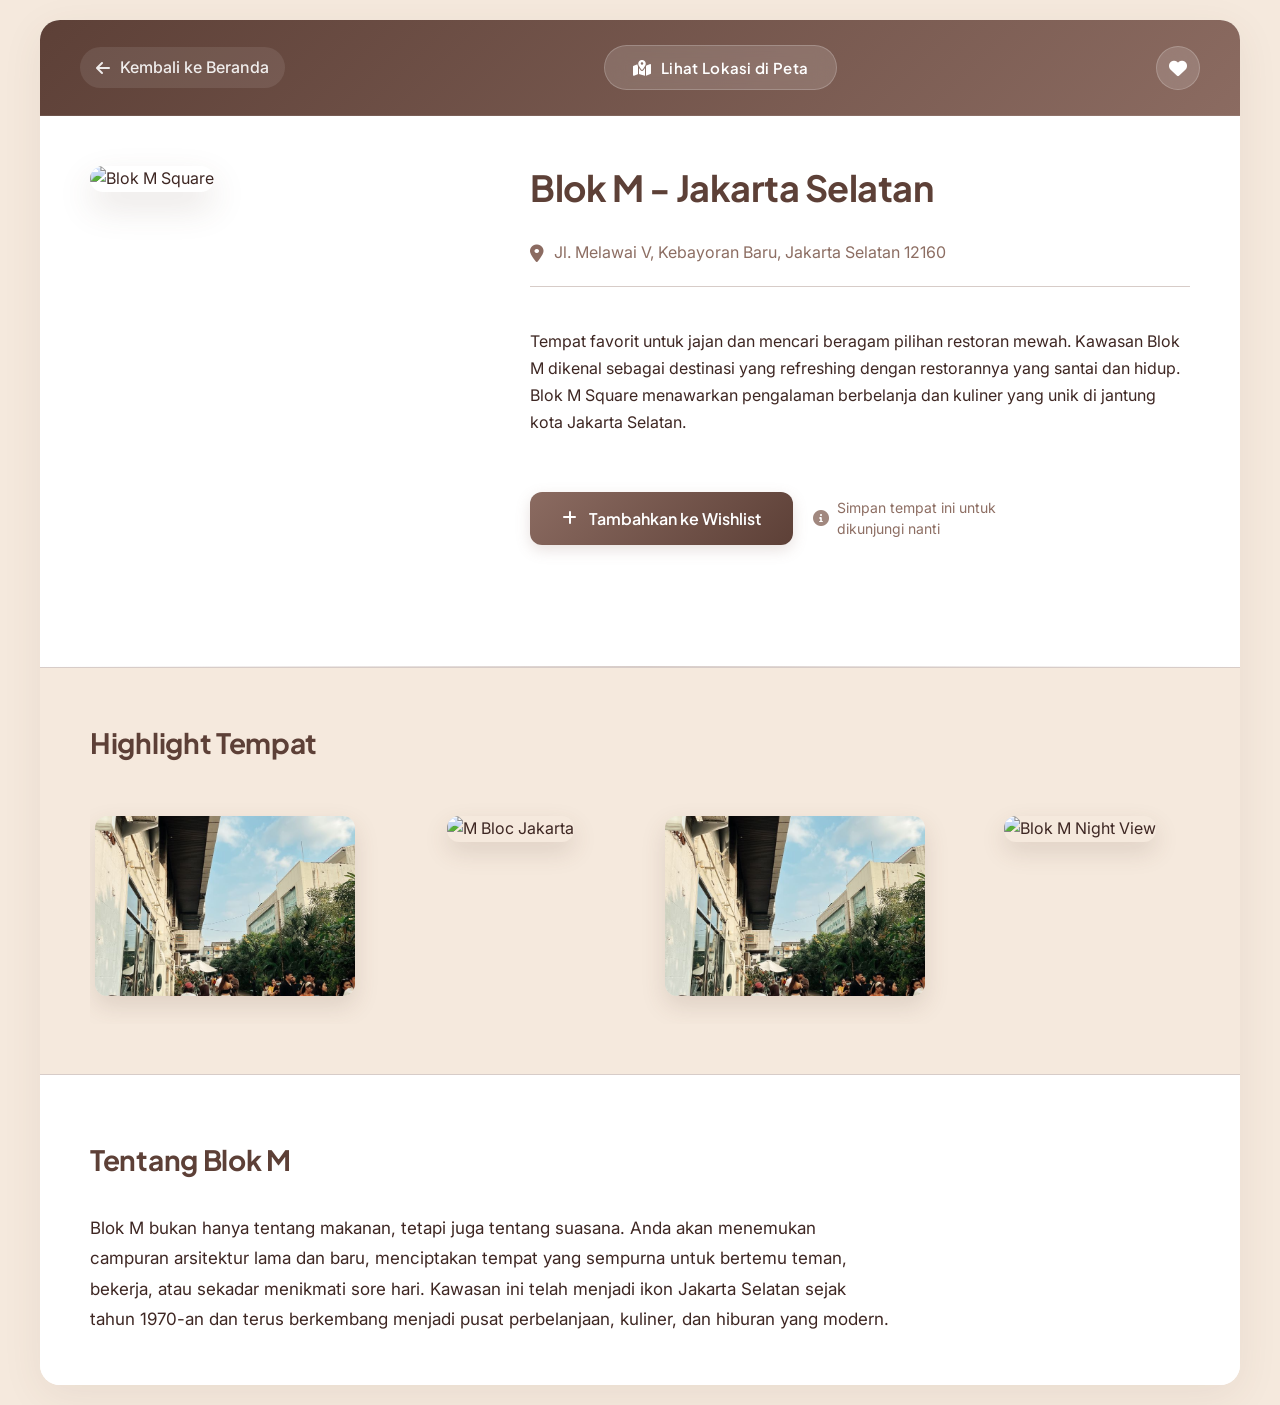
==== blokm.html @ daf585aa "Add files via upload" ====
<!DOCTYPE html>
<html lang="id">
<head>
    <meta charset="UTF-8">
    <meta name="viewport" content="width=device-width, initial-scale=1.0">
    <title>Blok M - Jakarta Selatan</title>
    <link rel="stylesheet" href="https://cdnjs.cloudflare.com/ajax/libs/font-awesome/6.0.0-beta3/css/all.min.css">
    
    <style>
    @import url('https://fonts.googleapis.com/css2?family=Inter:wght@300;400;500;600;700&family=Plus+Jakarta+Sans:wght@300;400;500;600&display=swap');

    :root {
        /* Color Palette - Brown Theme */
        --light-brown: #F5E9DD;
        --medium-brown: #D7CCC8;
        --dark-brown: #8B6B61;
        --deep-brown: #5D4037;
        --accent-brown: #A1887F;
        --text-dark: #3E2723;
        --text-light: #8D6E63;
        --white: #FFFFFF;
        --shadow: rgba(93, 64, 55, 0.08);
    }

    body {
        font-family: 'Inter', sans-serif;
        background-color: var(--light-brown);
        color: var(--text-dark);
        padding: 20px;
        margin: 0;
        line-height: 1.6;
        font-weight: 400;
    }

    .detail-container {
        max-width: 1200px;
        margin: 0 auto;
        background-color: var(--white);
        border-radius: 20px;
        box-shadow: 0 10px 40px var(--shadow);
        overflow: hidden;
        padding: 0;
    }

    /* HEADER STYLES */
    .detail-header {
        display: flex;
        justify-content: space-between;
        align-items: center;
        padding: 25px 40px;
        background: linear-gradient(135deg, var(--deep-brown), var(--dark-brown));
        color: var(--white);
        border-bottom: 1px solid rgba(255, 255, 255, 0.1);
    }

    .back-link {
        text-decoration: none;
        color: var(--white);
        font-size: 16px;
        font-weight: 500;
        display: flex;
        align-items: center;
        gap: 10px;
        transition: all 0.3s ease;
        opacity: 0.9;
        padding: 8px 16px;
        border-radius: 50px;
        background: rgba(255, 255, 255, 0.1);
    }

    .back-link:hover {
        opacity: 1;
        background: rgba(255, 255, 255, 0.2);
        transform: translateX(-5px);
    }

    /* MAPS BUTTON STYLE */
    .maps-button {
        display: flex;
        align-items: center;
        gap: 10px;
        padding: 12px 28px;
        background: rgba(255, 255, 255, 0.15);
        backdrop-filter: blur(10px);
        color: var(--white);
        border: 1px solid rgba(255, 255, 255, 0.2);
        border-radius: 50px;
        font-size: 15px;
        font-weight: 600;
        cursor: pointer;
        transition: all 0.3s ease;
        font-family: 'Plus Jakarta Sans', sans-serif;
        letter-spacing: 0.3px;
    }

    .maps-button:hover {
        background: rgba(255, 255, 255, 0.25);
        transform: translateY(-2px);
        box-shadow: 0 8px 20px rgba(0, 0, 0, 0.1);
    }

    .maps-button i {
        font-size: 16px;
    }

    .header-right {
        display: flex;
        align-items: center;
        gap: 20px;
    }

    .wishlist-counter {
        position: relative;
    }

    .wishlist-counter-btn {
        background: rgba(255, 255, 255, 0.15);
        backdrop-filter: blur(10px);
        border: 1px solid rgba(255, 255, 255, 0.2);
        width: 44px;
        height: 44px;
        border-radius: 50%;
        font-size: 18px;
        color: var(--white);
        cursor: pointer;
        position: relative;
        transition: all 0.3s ease;
        display: flex;
        align-items: center;
        justify-content: center;
    }

    .wishlist-counter-btn:hover {
        background: rgba(255, 255, 255, 0.25);
        transform: scale(1.05);
    }

    .wishlist-counter-badge {
        position: absolute;
        top: -5px;
        right: -5px;
        background: var(--accent-brown);
        color: var(--white);
        font-size: 11px;
        width: 20px;
        height: 20px;
        border-radius: 50%;
        display: flex;
        align-items: center;
        justify-content: center;
        font-weight: 600;
        border: 2px solid var(--deep-brown);
    }

    /* MAIN CONTENT */
    .main-content {
        display: flex;
        padding: 50px;
        gap: 50px;
        margin-bottom: 0;
    }

    .main-info {
        flex: 1;
        display: flex;
        gap: 40px;
    }

    .hero-image-container {
        position: relative;
        width: 400px;
        height: 450px;
        flex-shrink: 0;
    }

    .hero-image {
        width: 100%;
        height: 100%;
        object-fit: cover;
        border-radius: 16px;
        box-shadow: 0 15px 35px rgba(93, 64, 55, 0.15);
        transition: transform 0.5s ease;
    }

    .hero-image:hover {
        transform: scale(1.02);
    }

    .venue-description {
        flex: 1;
        display: flex;
        flex-direction: column;
    }

    .venue-description h1 {
        font-size: 36px;
        margin-top: 0;
        margin-bottom: 15px;
        color: var(--deep-brown);
        font-weight: 700;
        font-family: 'Plus Jakarta Sans', sans-serif;
        letter-spacing: -0.5px;
        line-height: 1.2;
    }

    .venue-location {
        color: var(--text-light);
        margin-bottom: 25px;
        display: flex;
        align-items: center;
        gap: 10px;
        font-size: 16px;
        padding-bottom: 20px;
        border-bottom: 1px solid var(--medium-brown);
    }

    .venue-location i {
        color: var(--dark-brown);
        font-size: 18px;
    }

    .long-description {
        line-height: 1.7;
        font-size: 16px;
        color: var(--text-dark);
        margin-bottom: 30px;
        font-weight: 400;
    }

    /* WISHLIST STYLE */
    .wishlist-section {
        margin: 25px 0;
        padding: 0;
    }

    .wishlist-container {
        display: flex;
        align-items: center;
        gap: 20px;
    }

    .wishlist-btn {
        display: flex;
        align-items: center;
        gap: 12px;
        padding: 16px 32px;
        background: linear-gradient(135deg, var(--dark-brown), var(--deep-brown));
        color: var(--white);
        border: none;
        border-radius: 12px;
        font-size: 16px;
        font-weight: 600;
        cursor: pointer;
        transition: all 0.3s ease;
        box-shadow: 0 5px 15px rgba(139, 107, 97, 0.2);
        font-family: 'Plus Jakarta Sans', sans-serif;
    }

    .wishlist-btn:hover {
        transform: translateY(-3px);
        box-shadow: 0 10px 25px rgba(139, 107, 97, 0.3);
        background: linear-gradient(135deg, var(--deep-brown), #4E342E);
    }

    .wishlist-btn:active {
        transform: translateY(-1px);
    }

    .wishlist-btn.added {
        background: linear-gradient(135deg, var(--accent-brown), var(--dark-brown));
        box-shadow: 0 5px 15px rgba(139, 107, 97, 0.2);
    }

    .wishlist-btn.added:hover {
        background: linear-gradient(135deg, var(--dark-brown), var(--deep-brown));
    }

    .wishlist-info {
        color: var(--text-light);
        font-size: 14px;
        display: flex;
        align-items: center;
        gap: 8px;
        max-width: 250px;
        line-height: 1.5;
    }

    .wishlist-info i {
        color: var(--accent-brown);
        font-size: 16px;
        flex-shrink: 0;
    }

    /* MAPS MODAL STYLE */
    .maps-modal {
        display: none;
        position: fixed;
        top: 0;
        left: 0;
        width: 100%;
        height: 100%;
        background: rgba(62, 39, 35, 0.85);
        backdrop-filter: blur(8px);
        z-index: 2000;
        justify-content: center;
        align-items: center;
        animation: fadeIn 0.3s ease;
    }

    @keyframes fadeIn {
        from { opacity: 0; }
        to { opacity: 1; }
    }

    .maps-modal-content {
        background: var(--white);
        width: 90%;
        max-width: 1000px;
        height: 85vh;
        border-radius: 24px;
        overflow: hidden;
        box-shadow: 0 25px 60px rgba(62, 39, 35, 0.3);
        border: 1px solid var(--medium-brown);
    }

    .maps-modal-header {
        display: flex;
        justify-content: space-between;
        align-items: center;
        padding: 25px 30px;
        background: linear-gradient(135deg, var(--deep-brown), var(--dark-brown));
        color: var(--white);
        border-bottom: 1px solid rgba(255, 255, 255, 0.1);
    }

    .maps-modal-header h3 {
        margin: 0;
        display: flex;
        align-items: center;
        gap: 12px;
        font-size: 22px;
        font-weight: 600;
        font-family: 'Plus Jakarta Sans', sans-serif;
    }

    .maps-modal-header button {
        background: rgba(255, 255, 255, 0.15);
        border: 1px solid rgba(255, 255, 255, 0.2);
        color: var(--white);
        font-size: 24px;
        cursor: pointer;
        width: 44px;
        height: 44px;
        border-radius: 50%;
        display: flex;
        align-items: center;
        justify-content: center;
        transition: all 0.3s ease;
    }

    .maps-modal-header button:hover {
        background: rgba(255, 255, 255, 0.25);
        transform: rotate(90deg);
    }

    .maps-modal-body {
        height: calc(100% - 80px);
        padding: 0;
        position: relative;
    }

    .maps-iframe {
        width: 100%;
        height: calc(100% - 70px);
        border: none;
    }

    .maps-links {
        display: flex;
        gap: 15px;
        padding: 20px 30px;
        background: var(--light-brown);
        border-top: 1px solid var(--medium-brown);
        justify-content: center;
    }

    .maps-link {
        padding: 12px 24px;
        background: var(--dark-brown);
        color: var(--white);
        text-decoration: none;
        border-radius: 10px;
        display: flex;
        align-items: center;
        gap: 10px;
        font-size: 14px;
        transition: all 0.3s ease;
        font-weight: 500;
        font-family: 'Plus Jakarta Sans', sans-serif;
    }

    .maps-link:hover {
        background: var(--deep-brown);
        transform: translateY(-2px);
        box-shadow: 0 5px 15px rgba(93, 64, 55, 0.2);
        color: var(--white);
    }

    .maps-link.google {
        background: var(--accent-brown);
    }

    .maps-link.google:hover {
        background: var(--dark-brown);
    }

    .maps-link.apple {
        background: var(--text-dark);
    }

    .maps-link.apple:hover {
        background: #2C1B1A;
    }

    .maps-link.waze {
        background: #33CCFF;
    }

    .maps-link.waze:hover {
        background: #29B6F6;
    }

    /* Highlight Tempat */
    .highlight-menu {
        padding: 50px;
        padding-top: 30px;
        background: var(--light-brown);
        border-top: 1px solid var(--medium-brown);
    }

    .highlight-menu h2, .about-section h2 {
        font-size: 28px;
        font-weight: 700;
        margin-bottom: 30px;
        color: var(--deep-brown);
        font-family: 'Plus Jakarta Sans', sans-serif;
        letter-spacing: -0.3px;
    }

    .highlight-cards {
        display: flex;
        gap: 25px;
        overflow-x: auto;
        padding: 20px 5px;
        scrollbar-width: thin;
        scrollbar-color: var(--dark-brown) var(--medium-brown);
    }

    .highlight-cards::-webkit-scrollbar {
        height: 8px;
    }

    .highlight-cards::-webkit-scrollbar-track {
        background: var(--medium-brown);
        border-radius: 10px;
    }

    .highlight-cards::-webkit-scrollbar-thumb {
        background: var(--dark-brown);
        border-radius: 10px;
    }

    .highlight-card {
        flex: 0 0 260px;
        text-align: center;
        transition: all 0.3s ease;
    }

    .highlight-card:hover {
        transform: translateY(-10px);
    }

    .highlight-card img {
        width: 100%;
        height: 180px;
        object-fit: cover;
        border-radius: 12px;
        margin-bottom: 0;
        box-shadow: 0 10px 25px rgba(93, 64, 55, 0.15);
        transition: all 0.3s ease;
    }

    .highlight-card:hover img {
        box-shadow: 0 15px 35px rgba(93, 64, 55, 0.25);
    }

    /* About Section */
    .about-section {
        padding: 50px;
        padding-top: 40px;
        background: var(--white);
        border-top: 1px solid var(--medium-brown);
    }

    .about-section p {
        line-height: 1.8;
        font-size: 17px;
        color: var(--text-dark);
        max-width: 800px;
        margin: 0;
    }

    /* Notifikasi Wishlist */
    .wishlist-notification {
        position: fixed;
        top: 30px;
        right: 30px;
        padding: 18px 25px;
        background: var(--white);
        border-radius: 14px;
        box-shadow: 0 10px 30px rgba(93, 64, 55, 0.15);
        display: none;
        align-items: center;
        gap: 12px;
        z-index: 1000;
        animation: slideIn 0.4s cubic-bezier(0.175, 0.885, 0.32, 1.275);
        border-left: 5px solid var(--dark-brown);
        max-width: 350px;
    }

    .wishlist-notification.remove {
        border-left-color: var(--accent-brown);
    }

    @keyframes slideIn {
        from {
            transform: translateX(100%);
            opacity: 0;
        }
        to {
            transform: translateX(0);
            opacity: 1;
        }
    }

    @keyframes fadeOut {
        from {
            opacity: 1;
            transform: translateX(0);
        }
        to {
            opacity: 0;
            transform: translateX(100%);
        }
    }

    .wishlist-notification i {
        font-size: 22px;
        color: var(--dark-brown);
    }

    .wishlist-notification.remove i {
        color: var(--accent-brown);
    }

    .wishlist-notification span {
        font-size: 15px;
        font-weight: 500;
        color: var(--text-dark);
    }

    hr {
        border: none;
        height: 1px;
        background: linear-gradient(to right, transparent, var(--medium-brown), transparent);
        margin: 0;
    }

    /* Responsive Design */
    @media (max-width: 1100px) {
        .main-info {
            flex-direction: column;
        }
        
        .hero-image-container {
            width: 100%;
            max-width: 600px;
            height: 400px;
        }
        
        .venue-description {
            max-width: 100%;
        }
    }

    @media (max-width: 900px) {
        .detail-header {
            flex-direction: column;
            gap: 20px;
            text-align: center;
            padding: 25px 30px;
        }
        
        .header-right {
            width: 100%;
            justify-content: center;
        }
        
        .main-content {
            padding: 40px 30px;
        }
        
        .highlight-menu, .about-section {
            padding: 40px 30px;
        }
        
        .maps-modal-content {
            width: 95%;
            height: 80vh;
        }
    }

    @media (max-width: 768px) {
        body {
            padding: 15px;
        }
        
        .detail-container {
            border-radius: 16px;
        }
        
        .detail-header {
            padding: 20px;
        }
        
        .main-content {
            padding: 30px 20px;
            gap: 30px;
        }
        
        .hero-image-container {
            height: 350px;
        }
        
        .venue-description h1 {
            font-size: 30px;
        }
        
        .wishlist-container {
            flex-direction: column;
            align-items: flex-start;
            gap: 15px;
        }
        
        .wishlist-info {
            max-width: 100%;
        }
        
        .maps-links {
            flex-direction: column;
            align-items: center;
        }
        
        .maps-link {
            width: 100%;
            justify-content: center;
        }
        
        .highlight-menu, .about-section {
            padding: 30px 20px;
        }
        
        .highlight-card {
            flex: 0 0 220px;
        }
        
        .highlight-card img {
            height: 160px;
        }
    }

    @media (max-width: 480px) {
        .detail-header {
            padding: 20px 15px;
        }
        
        .main-content {
            padding: 25px 15px;
        }
        
        .hero-image-container {
            height: 280px;
        }
        
        .venue-description h1 {
            font-size: 26px;
        }
        
        .wishlist-btn {
            padding: 14px 24px;
            width: 100%;
            justify-content: center;
        }
        
        .highlight-card {
            flex: 0 0 180px;
        }
        
        .highlight-card img {
            height: 140px;
        }
        
        .about-section p {
            font-size: 16px;
        }
        
        .wishlist-notification {
            top: 20px;
            right: 20px;
            left: 20px;
            max-width: none;
        }
    }
    </style>
</head>

<body>
    <div class="detail-container">
        <header class="detail-header">
            <a href="beranda.html" class="back-link">
                <i class="fas fa-arrow-left"></i> Kembali ke Beranda
            </a>
            
            <!-- Tombol Lihat Maps -->
            <button id="view-maps-btn" class="maps-button">
                <i class="fas fa-map-marked-alt"></i>
                Lihat Lokasi di Peta
            </button>
            
            <div class="header-right">
                <div class="wishlist-counter">
                    <button class="wishlist-counter-btn" title="Lihat Wishlist">
                        <i class="fas fa-heart"></i>
                        <span class="wishlist-counter-badge">0</span>
                    </button>
                </div>
            </div>
        </header>

        <!-- Modal Maps -->
        <div id="maps-modal" class="maps-modal">
            <div class="maps-modal-content">
                <div class="maps-modal-header">
                    <h3>
                        <i class="fas fa-map"></i>
                        Lokasi Blok M - Jakarta Selatan
                    </h3>
                    <button id="close-maps-modal">&times;</button>
                </div>
                <div class="maps-modal-body">
                    <!-- Google Maps Embed -->
                    <iframe 
                        src="https://www.google.com/maps/embed?pb=!1m14!1m8!1m3!1d3966.1547651659716!2d106.7960897!3d-6.2433251!3m2!1i1024!2i768!4f13.1!3m3!1m2!1s0x2e69f11a035ff483%3A0xd8c483ca69a8e81!2sTaman%20Literasi%20Martha%20Christina%20Tiahahu%2C%20Jakarta%20blok%20M!5e0!3m2!1sid!2sid!4v1765690745021!5m2!1sid!2sid"
                        class="maps-iframe"
                        allowfullscreen="" 
                        loading="lazy"
                        referrerpolicy="no-referrer-when-downgrade">
                    </iframe>
                    
                    <!-- Tombol alternatif untuk membuka di aplikasi -->
                    <div class="maps-links">
                        <a href="https://share.google/tUaewRHH71SbXMpK7" target="_blank" class="maps-link google">
                            <i class="fab fa-google"></i>
                            Buka di Google Maps
                        </a>
                        <a href="https://maps.apple.com/?q=Blok+M+Square+Jakarta" target="_blank" class="maps-link apple">
                            <i class="fab fa-apple"></i>
                            Buka di Apple Maps
                        </a>
                        <a href="https://waze.com/ul?q=Blok%20M%20Square%20Jakarta" target="_blank" class="maps-link waze">
                            <i class="fab fa-waze"></i>
                            Buka di Waze
                        </a>
                    </div>
                </div>
            </div>
        </div>

        <!-- Notifikasi Wishlist -->
        <div id="wishlist-notification" class="wishlist-notification">
            <i class="fas fa-check-circle"></i>
            <span>Berhasil ditambahkan ke wishlist!</span>
        </div>

        <section class="main-content">
            <div class="main-info">
                <div class="hero-image-container">
                    <img src="Blok M Square, Jakarta Selatan.jpg" alt="Blok M Square" class="hero-image">
                </div>
                <div class="venue-description">
                    <h1>Blok M - Jakarta Selatan</h1>
                    <p class="venue-location">
                        <i class="fas fa-map-marker-alt"></i>
                        Jl. Melawai V, Kebayoran Baru, Jakarta Selatan 12160
                    </p>
                    <p class="long-description">
                        Tempat favorit untuk jajan dan mencari beragam pilihan restoran mewah. 
                        Kawasan Blok M dikenal sebagai destinasi yang refreshing dengan restorannya 
                        yang santai dan hidup. Blok M Square menawarkan pengalaman berbelanja dan 
                        kuliner yang unik di jantung kota Jakarta Selatan.
                    </p>
                    
                    <!-- SECTION WISHLIST -->
                    <div class="wishlist-section">
                        <div class="wishlist-container">
                            <button id="add-to-wishlist" class="wishlist-btn">
                                <i class="fas fa-plus"></i>
                                <span>Tambahkan ke Wishlist</span>
                            </button>
                            <div class="wishlist-info">
                                <i class="fas fa-info-circle"></i>
                                Simpan tempat ini untuk dikunjungi nanti
                            </div>
                        </div>
                    </div>
                </div>
            </div>
        </section>
        
        <hr>

        <section class="highlight-menu">
            <h2>Highlight Tempat</h2>
            <div class="highlight-cards">
                <div class="highlight-card">
                    <img src="Blok m (2).jpg" alt="Blok M Square">
                </div>
                <div class="highlight-card">
                    <img src="M Bloc, Jakarta.jpg" alt="M Bloc Jakarta">     
                </div>
                <div class="highlight-card">
                    <img src="Blok m (2).jpg" alt="Blok M Interior">
                </div>
                <div class="highlight-card">
                    <img src="M Bloc, Jakarta.jpg" alt="Blok M Night View">     
                </div>
                <div class="highlight-card">
                    <img src="Blok m (2).jpg" alt="Blok M Food Court">
                </div>
            </div>
        </section>

        <section class="about-section">
            <h2>Tentang Blok M</h2>
            <p>
                Blok M bukan hanya tentang makanan, tetapi juga tentang suasana. 
                Anda akan menemukan campuran arsitektur lama dan baru, menciptakan 
                tempat yang sempurna untuk bertemu teman, bekerja, atau sekadar 
                menikmati sore hari. Kawasan ini telah menjadi ikon Jakarta Selatan 
                sejak tahun 1970-an dan terus berkembang menjadi pusat perbelanjaan, 
                kuliner, dan hiburan yang modern.
            </p>
        </section>
    </div>

    <script>
        // WISHLIST SYSTEM - LocalStorage Based
        document.addEventListener('DOMContentLoaded', function() {
            // Data tempat ini
            const placeData = {
                id: 'blok-m-jakarta-selatan',
                title: 'Blok M - Jakarta Selatan',
                location: 'Jl. Melawai V, Kebayoran Baru, Jakarta Selatan',
                description: 'Tempat favorit untuk jajan dan mencari beragam pilihan restoran mewah...',
                image: 'Blok M Square, Jakarta Selatan.jpg',
                category: 'Shopping & Dining',
                addedDate: new Date().toISOString()
            };

            // Element references
            const wishlistBtn = document.getElementById('add-to-wishlist');
            const wishlistNotification = document.getElementById('wishlist-notification');
            const wishlistCounterBadge = document.querySelector('.wishlist-counter-badge');
            const wishlistCounterBtn = document.querySelector('.wishlist-counter-btn');
            const mapsBtn = document.getElementById('view-maps-btn');
            const mapsModal = document.getElementById('maps-modal');
            const closeMapsModalBtn = document.getElementById('close-maps-modal');

            // Initialize wishlist from localStorage
            let wishlist = JSON.parse(localStorage.getItem('exploreJakartaWishlist')) || [];
            
            // Update UI based on current wishlist state
            updateWishlistUI();

            // Add to wishlist button click handler
            wishlistBtn.addEventListener('click', function() {
                const isInWishlist = wishlist.some(item => item.id === placeData.id);
                
                if (isInWishlist) {
                    // Remove from wishlist
                    removeFromWishlist(placeData.id);
                    showNotification('Berhasil dihapus dari wishlist!', 'remove');
                } else {
                    // Add to wishlist
                    addToWishlist(placeData);
                    showNotification('Berhasil ditambahkan ke wishlist!', 'add');
                }
                
                updateWishlistUI();
            });

            // Wishlist counter click handler (untuk membuka modal wishlist)
            wishlistCounterBtn.addEventListener('click', function() {
                showWishlistModal();
            });

            // Maps button click handler
            mapsBtn.addEventListener('click', function() {
                mapsModal.style.display = 'flex';
                document.body.style.overflow = 'hidden'; // Mencegah scroll di background
            });

            // Close maps modal
            closeMapsModalBtn.addEventListener('click', function() {
                mapsModal.style.display = 'none';
                document.body.style.overflow = 'auto';
            });

            // Close modal when clicking outside
            window.addEventListener('click', function(event) {
                if (event.target === mapsModal) {
                    mapsModal.style.display = 'none';
                    document.body.style.overflow = 'auto';
                }
            });

            // FUNCTIONS
            function addToWishlist(place) {
                if (!wishlist.some(item => item.id === place.id)) {
                    wishlist.push({
                        ...place,
                        addedDate: new Date().toISOString()
                    });
                    localStorage.setItem('exploreJakartaWishlist', JSON.stringify(wishlist));
                }
            }

            function removeFromWishlist(placeId) {
                wishlist = wishlist.filter(item => item.id !== placeId);
                localStorage.setItem('exploreJakartaWishlist', JSON.stringify(wishlist));
            }

            function updateWishlistUI() {
                const isInWishlist = wishlist.some(item => item.id === placeData.id);
                
                // Update button
                if (isInWishlist) {
                    wishlistBtn.innerHTML = '<i class="fas fa-check"></i><span>Sudah di Wishlist</span>';
                    wishlistBtn.classList.add('added');
                } else {
                    wishlistBtn.innerHTML = '<i class="fas fa-plus"></i><span>Tambahkan ke Wishlist</span>';
                    wishlistBtn.classList.remove('added');
                }
                
                // Update counter
                wishlistCounterBadge.textContent = wishlist.length;
                
                // Hide/show badge
                wishlistCounterBadge.style.display = wishlist.length > 0 ? 'flex' : 'none';
            }

            function showNotification(message, type = 'add') {
                const notification = wishlistNotification;
                const icon = notification.querySelector('i');
                const text = notification.querySelector('span');
                
                notification.className = 'wishlist-notification';
                if (type === 'remove') {
                    notification.classList.add('remove');
                    icon.className = 'fas fa-times-circle';
                } else {
                    icon.className = 'fas fa-check-circle';
                }
                
                text.textContent = message;
                notification.style.display = 'flex';
                
                // Auto hide after 3 seconds
                setTimeout(() => {
                    notification.style.animation = 'fadeOut 0.5s ease forwards';
                    setTimeout(() => {
                        notification.style.display = 'none';
                        notification.style.animation = '';
                    }, 500);
                }, 3000);
            }

            function showWishlistModal() {
                // Create modal if it doesn't exist
                let modal = document.getElementById('wishlist-modal');
                if (!modal) {
                    modal = document.createElement('div');
                    modal.id = 'wishlist-modal';
                    modal.className = 'wishlist-modal';
                    modal.style.display = 'none';
                    modal.innerHTML = `
                        <div class="modal-content">
                            <div class="modal-header">
                                <h3><i class="fas fa-heart"></i> Daftar Wishlist Anda</h3>
                                <button class="close-modal">&times;</button>
                            </div>
                            <div class="modal-body">
                                <div class="wishlist-items"></div>
                                <p class="empty-wishlist" style="text-align: center; color: var(--text-light); padding: 40px 20px;">
                                    <i class="fas fa-heart-broken" style="font-size: 48px; margin-bottom: 15px; display: block; color: var(--medium-brown);"></i>
                                    Wishlist Anda masih kosong
                                </p>
                            </div>
                            <div class="modal-footer">
                                <button class="clear-wishlist-btn">
                                    <i class="fas fa-trash"></i> Hapus Semua
                                </button>
                            </div>
                        </div>
                    `;
                    document.body.appendChild(modal);
                    
                    // Add modal styles
                    const modalStyles = document.createElement('style');
                    modalStyles.textContent = `
                        .wishlist-modal {
                            position: fixed;
                            top: 0;
                            left: 0;
                            width: 100%;
                            height: 100%;
                            background: rgba(62, 39, 35, 0.85);
                            backdrop-filter: blur(8px);
                            display: flex;
                            justify-content: center;
                            align-items: center;
                            z-index: 2000;
                            animation: fadeIn 0.3s ease;
                        }
                        
                        .wishlist-modal .modal-content {
                            background: var(--white);
                            width: 90%;
                            max-width: 700px;
                            max-height: 80vh;
                            border-radius: 24px;
                            overflow: hidden;
                            box-shadow: 0 25px 60px rgba(62, 39, 35, 0.3);
                            border: 1px solid var(--medium-brown);
                        }
                        
                        .modal-header {
                            display: flex;
                            justify-content: space-between;
                            align-items: center;
                            padding: 25px 30px;
                            background: linear-gradient(135deg, var(--deep-brown), var(--dark-brown));
                            color: var(--white);
                            border-bottom: 1px solid rgba(255, 255, 255, 0.1);
                        }
                        
                        .modal-header h3 {
                            margin: 0;
                            display: flex;
                            align-items: center;
                            gap: 12px;
                            font-size: 22px;
                            font-weight: 600;
                            font-family: 'Plus Jakarta Sans', sans-serif;
                        }
                        
                        .modal-header button {
                            background: rgba(255, 255, 255, 0.15);
                            border: 1px solid rgba(255, 255, 255, 0.2);
                            color: var(--white);
                            font-size: 24px;
                            cursor: pointer;
                            width: 44px;
                            height: 44px;
                            border-radius: 50%;
                            display: flex;
                            align-items: center;
                            justify-content: center;
                            transition: all 0.3s ease;
                        }
                        
                        .modal-header button:hover {
                            background: rgba(255, 255, 255, 0.25);
                            transform: rotate(90deg);
                        }
                        
                        .modal-body {
                            padding: 0;
                            max-height: 60vh;
                            overflow-y: auto;
                        }
                        
                        .wishlist-items {
                            padding: 20px;
                        }
                        
                        .wishlist-item {
                            display: flex;
                            align-items: center;
                            gap: 15px;
                            padding: 20px;
                            border-bottom: 1px solid var(--medium-brown);
                            transition: background 0.3s;
                        }
                        
                        .wishlist-item:hover {
                            background: var(--light-brown);
                        }
                        
                        .item-number {
                            background: var(--dark-brown);
                            color: var(--white);
                            width: 32px;
                            height: 32px;
                            border-radius: 50%;
                            display: flex;
                            align-items: center;
                            justify-content: center;
                            font-weight: 600;
                            font-size: 14px;
                        }
                        
                        .item-image {
                            width: 70px;
                            height: 70px;
                            object-fit: cover;
                            border-radius: 10px;
                            box-shadow: 0 5px 15px rgba(93, 64, 55, 0.1);
                        }
                        
                        .item-info {
                            flex: 1;
                        }
                        
                        .item-info h4 {
                            margin: 0 0 8px 0;
                            font-size: 16px;
                            color: var(--deep-brown);
                            font-weight: 600;
                        }
                        
                        .item-info p {
                            margin: 0 0 5px 0;
                            color: var(--text-light);
                            font-size: 14px;
                        }
                        
                        .item-info small {
                            color: var(--text-light);
                            font-size: 12px;
                        }
                        
                        .remove-item-btn {
                            background: var(--accent-brown);
                            color: var(--white);
                            border: none;
                            width: 36px;
                            height: 36px;
                            border-radius: 50%;
                            cursor: pointer;
                            transition: background 0.3s;
                            display: flex;
                            align-items: center;
                            justify-content: center;
                            font-size: 14px;
                        }
                        
                        .remove-item-btn:hover {
                            background: var(--dark-brown);
                        }
                        
                        .modal-footer {
                            padding: 20px 30px;
                            border-top: 1px solid var(--medium-brown);
                            text-align: right;
                        }
                        
                        .clear-wishlist-btn {
                            padding: 12px 28px;
                            background: var(--accent-brown);
                            color: var(--white);
                            border: none;
                            border-radius: 10px;
                            cursor: pointer;
                            display: flex;
                            align-items: center;
                            gap: 10px;
                            margin-left: auto;
                            transition: all 0.3s ease;
                            font-weight: 600;
                            font-family: 'Plus Jakarta Sans', sans-serif;
                        }
                        
                        .clear-wishlist-btn:hover {
                            background: var(--dark-brown);
                            transform: translateY(-2px);
                            box-shadow: 0 5px 15px rgba(139, 107, 97, 0.2);
                        }
                        
                        .empty-wishlist {
                            font-size: 16px;
                            font-weight: 500;
                        }
                    `;
                    document.head.appendChild(modalStyles);
                    
                    // Add event listeners for the new modal
                    modal.querySelector('.close-modal').addEventListener('click', function() {
                        modal.style.display = 'none';
                        document.body.style.overflow = 'auto';
                    });
                    
                    modal.querySelector('.clear-wishlist-btn').addEventListener('click', function() {
                        if (wishlist.length > 0) {
                            if (confirm('Apakah Anda yakin ingin menghapus semua item dari wishlist?')) {
                                wishlist = [];
                                localStorage.setItem('exploreJakartaWishlist', JSON.stringify(wishlist));
                                updateWishlistUI();
                                modal.style.display = 'none';
                                document.body.style.overflow = 'auto';
                                showNotification('Wishlist berhasil dikosongkan!', 'remove');
                            }
                        }
                    });
                    
                    // Close modal when clicking outside
                    modal.addEventListener('click', function(event) {
                        if (event.target === modal) {
                            modal.style.display = 'none';
                            document.body.style.overflow = 'auto';
                        }
                    });
                }
                
                // Update modal content
                const itemsContainer = modal.querySelector('.wishlist-items');
                const emptyMsg = modal.querySelector('.empty-wishlist');
                
                if (wishlist.length === 0) {
                    emptyMsg.style.display = 'block';
                    itemsContainer.innerHTML = '';
                } else {
                    emptyMsg.style.display = 'none';
                    itemsContainer.innerHTML = wishlist.map((item, index) => `
                        <div class="wishlist-item">
                            <div class="item-number">${index + 1}</div>
                            <img src="${item.image}" alt="${item.title}" class="item-image">
                            <div class="item-info">
                                <h4>${item.title}</h4>
                                <p>${item.location}</p>
                                <small>Ditambahkan: ${new Date(item.addedDate).toLocaleDateString('id-ID')}</small>
                            </div>
                            <button class="remove-item-btn" data-id="${item.id}">
                                <i class="fas fa-trash"></i>
                            </button>
                        </div>
                    `).join('');
                    
                    // Add event listeners to remove buttons
                    modal.querySelectorAll('.remove-item-btn').forEach(btn => {
                        btn.addEventListener('click', function() {
                            const itemId = this.getAttribute('data-id');
                            removeFromWishlist(itemId);
                            updateWishlistUI();
                            showWishlistModal(); // Refresh modal
                            showNotification('Item dihapus dari wishlist!', 'remove');
                        });
                    });
                }
                
                modal.style.display = 'flex';
                document.body.style.overflow = 'hidden'; // Mencegah scroll di background
            }
        });
    </script>
</body>
</html>
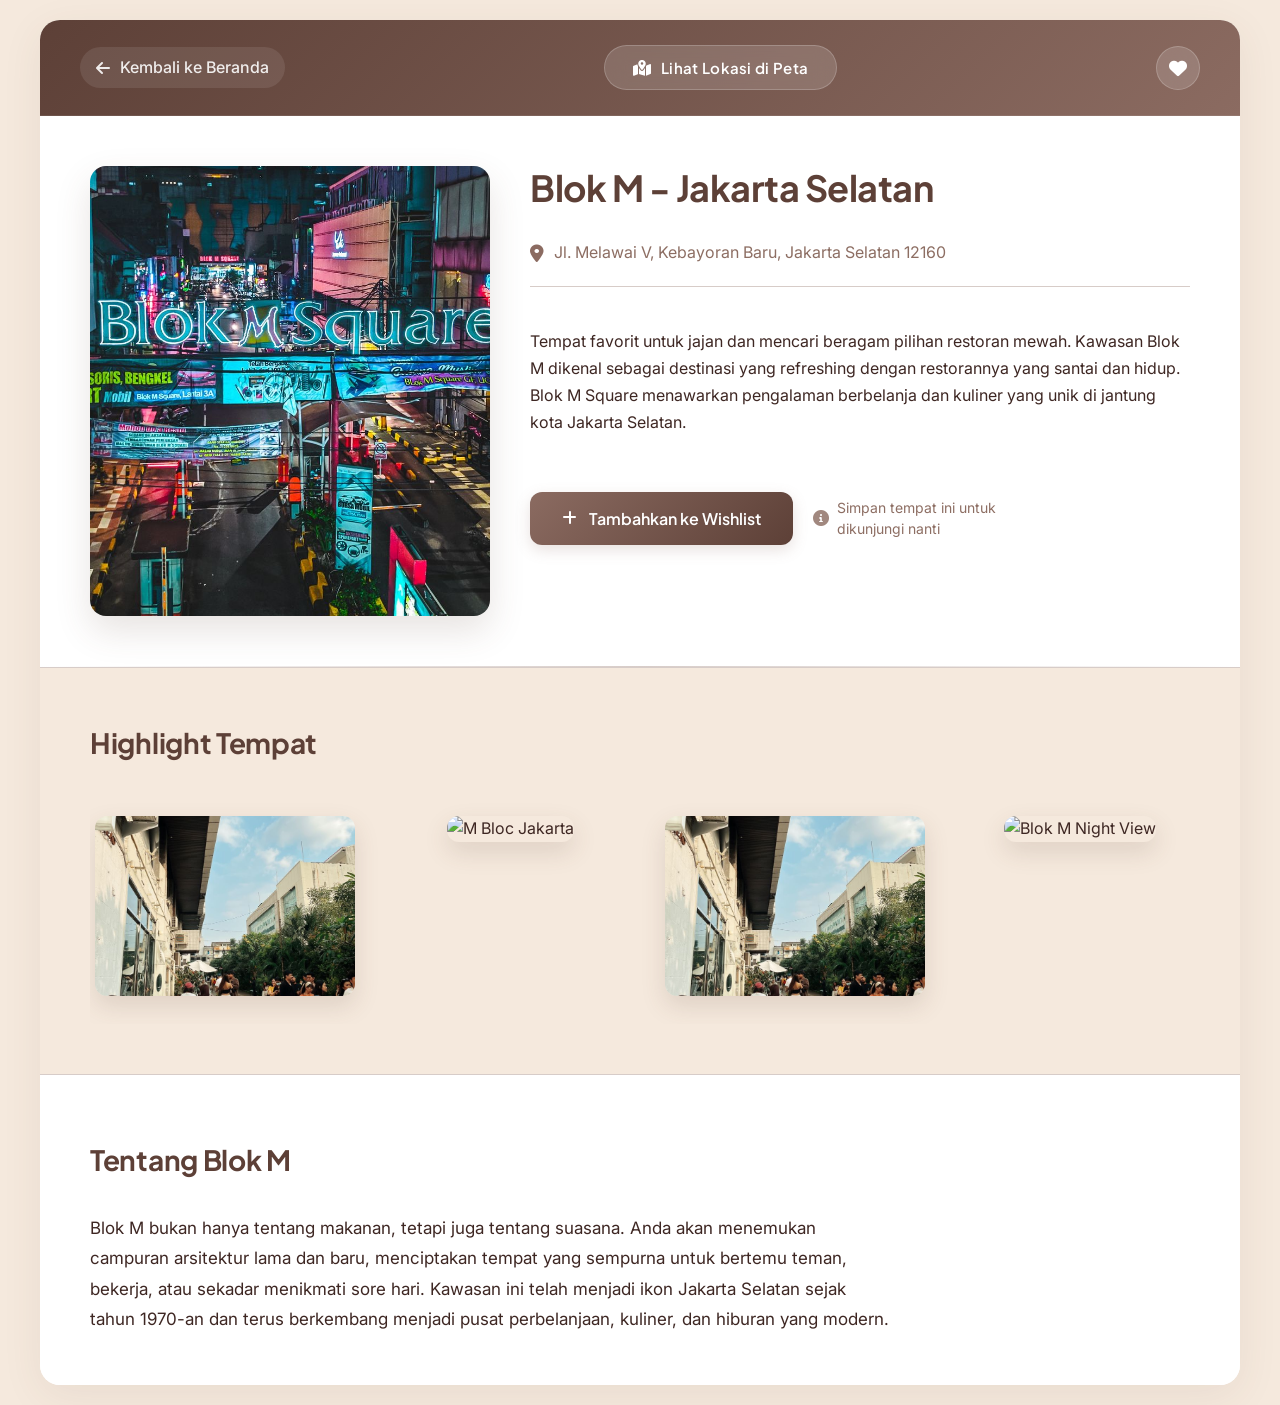
==== commit 3900b21f: "Update blokm.html" ====
--- a/blokm.html
+++ b/blokm.html
@@ -727,7 +727,7 @@
 <body>
     <div class="detail-container">
         <header class="detail-header">
-            <a href="beranda.html" class="back-link">
+            <a href="index.html" class="back-link">
                 <i class="fas fa-arrow-left"></i> Kembali ke Beranda
             </a>
             
@@ -1284,4 +1284,5 @@
         });
     </script>
 </body>
-</html>+
+</html>
